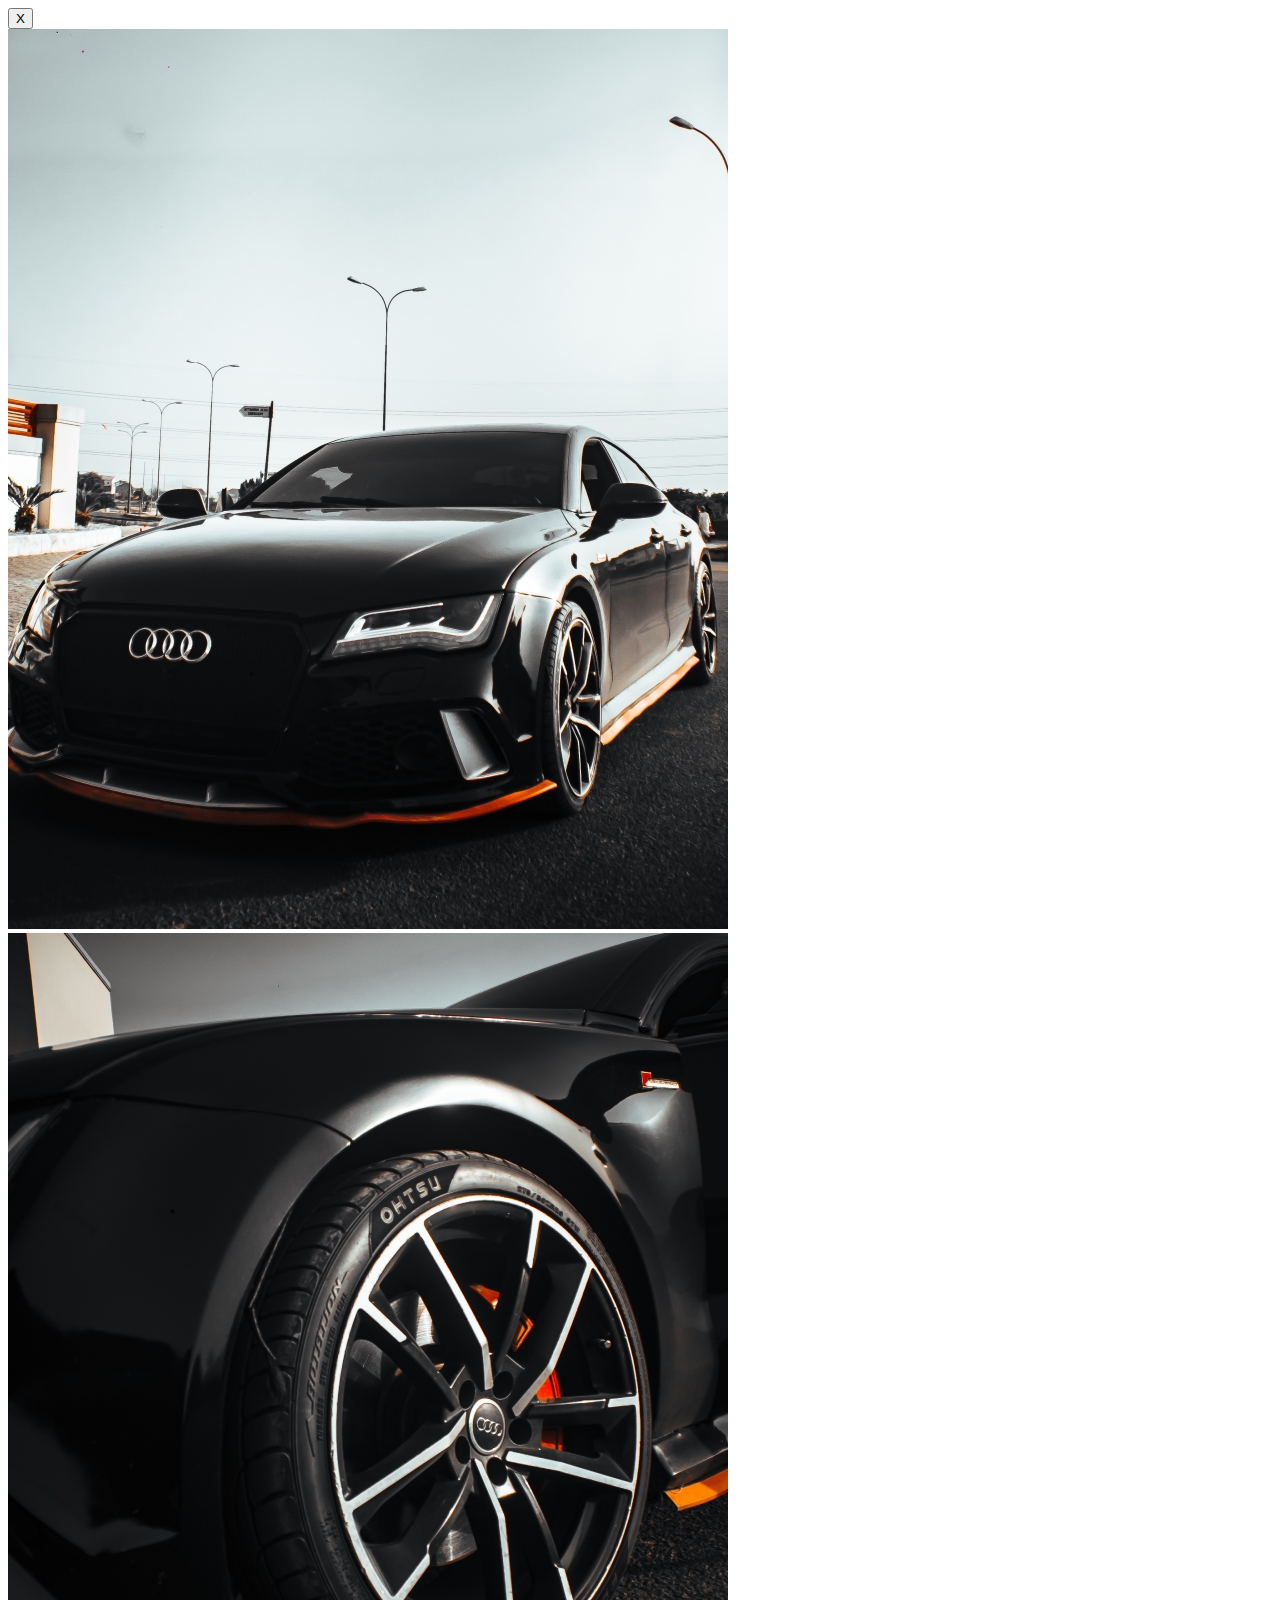
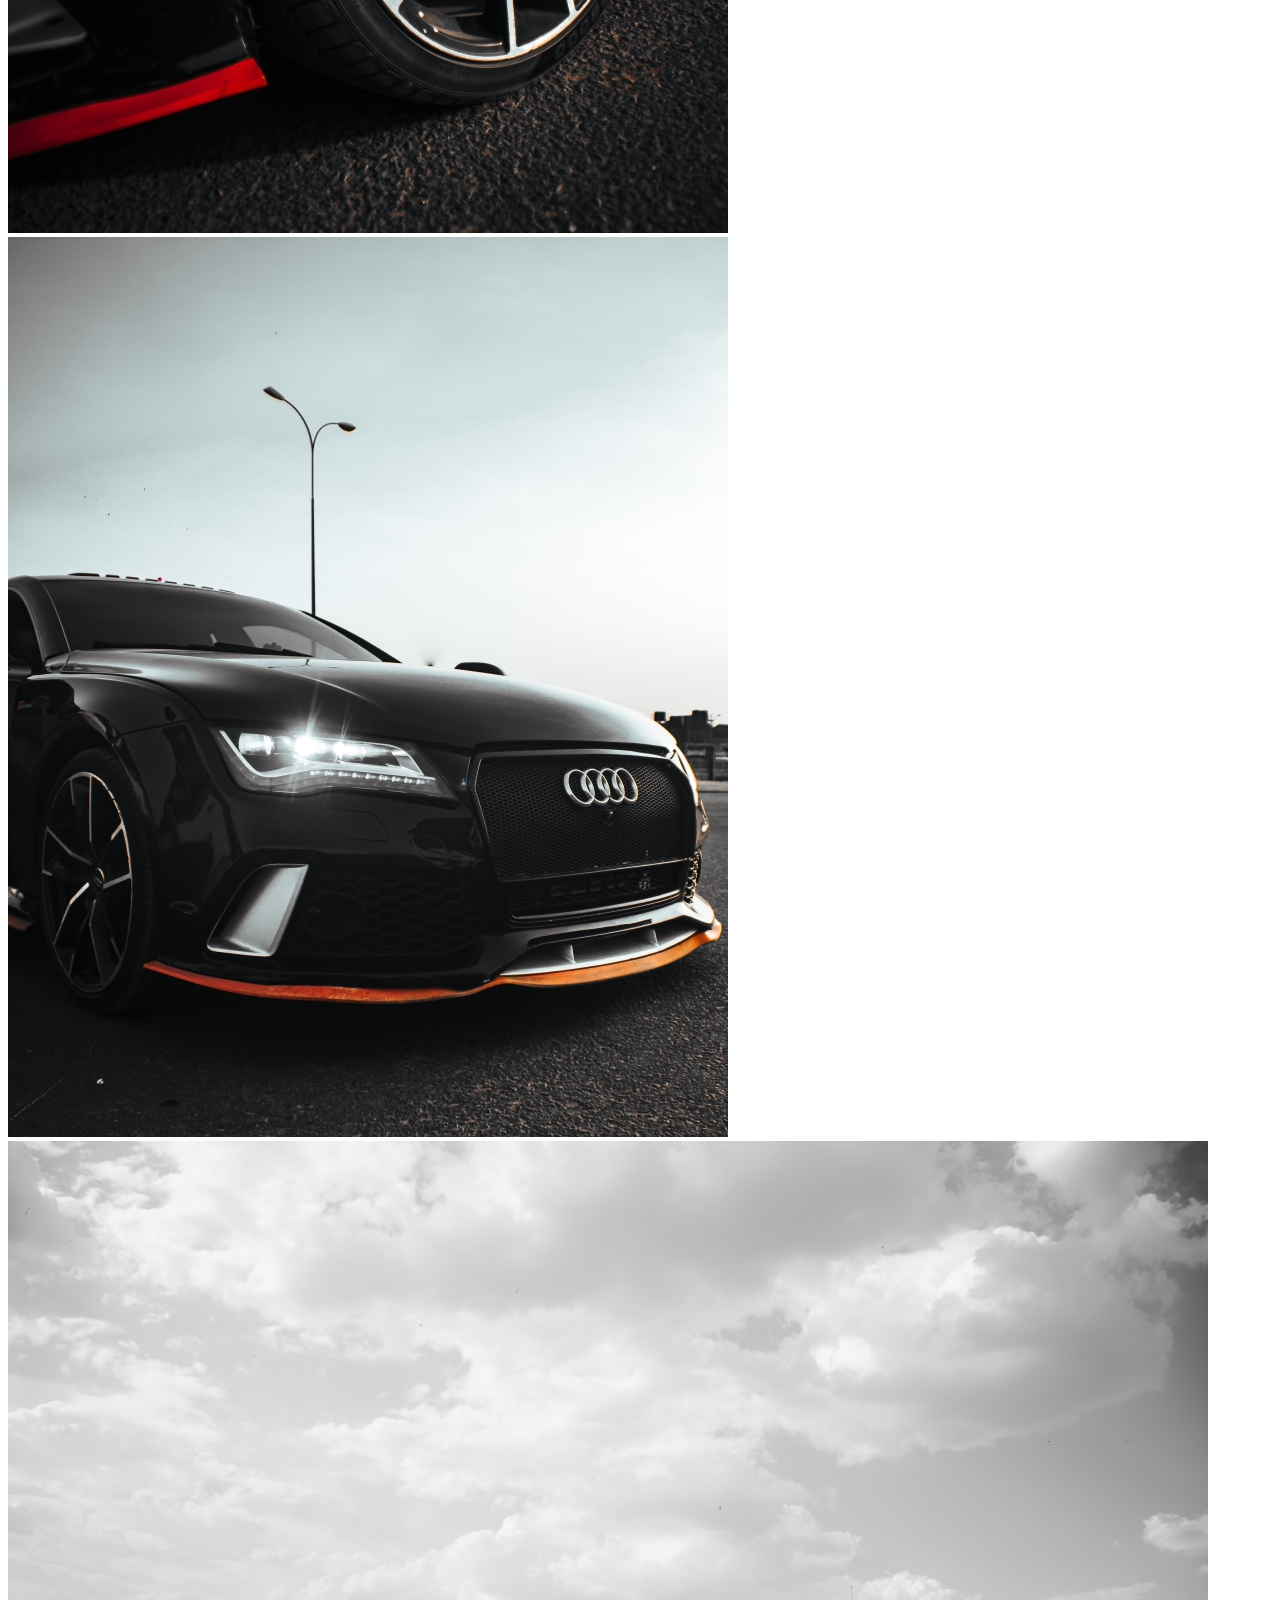
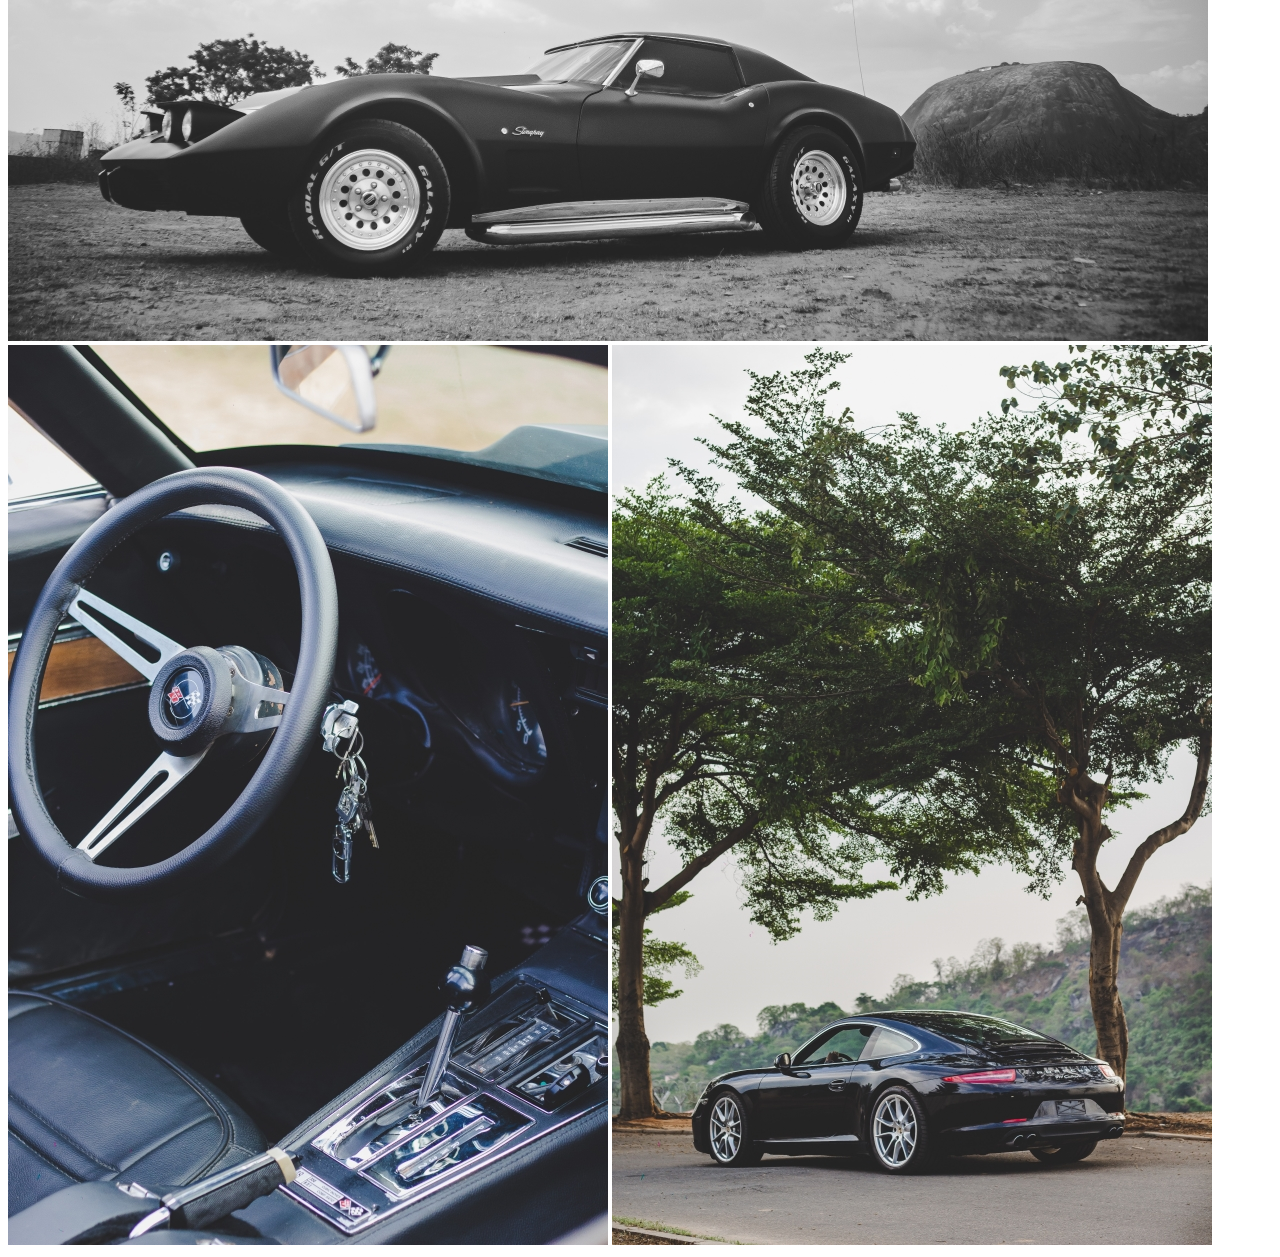
==== automobile.html @ e900da66 "initial commit" ====
<!DOCTYPE html>
<html>
<head>
	<meta charset="utf-8">
	<meta name="viewport" content="width=device-width, initial-scale=1">
	<title>Automobile</title>
	<link rel="stylesheet" type="text/css" href="Automobile.css">
  <link href="https://fonts.googleapis.com/css2?family=Changa:wght@300&display=swap" rel="stylesheet">
  <link href="https://cdn.jsdelivr.net/npm/bootstrap@5.1.1/dist/css/bootstrap.min.css" rel="stylesheet" integrity="sha384-F3w7mX95PdgyTmZZMECAngseQB83DfGTowi0iMjiWaeVhAn4FJkqJByhZMI3AhiU" crossorigin="anonymous">
<script src="https://cdn.jsdelivr.net/npm/bootstrap@5.1.3/dist/js/bootstrap.bundle.min.js" integrity="sha384-ka7Sk0Gln4gmtz2MlQnikT1wXgYsOg+OMhuP+IlRH9sENBO0LRn5q+8nbTov4+1p" crossorigin="anonymous"></script>
</head>

<body>

<div class="container-fluid">
	<a href="home.html"><button>X</button> </a>

<div class="cars">
	<img src="image\auto-mobile\1.jpg">
	<img src="image\auto-mobile\2.jpg">
	<img src="image\auto-mobile\3.jpg">
	<img src="image\auto-mobile\4.jpg">
	<img src="image\auto-mobile\5.jpg">
	<img src="image\auto-mobile\6.jpg">

</div>
</div>

</body>
</html>
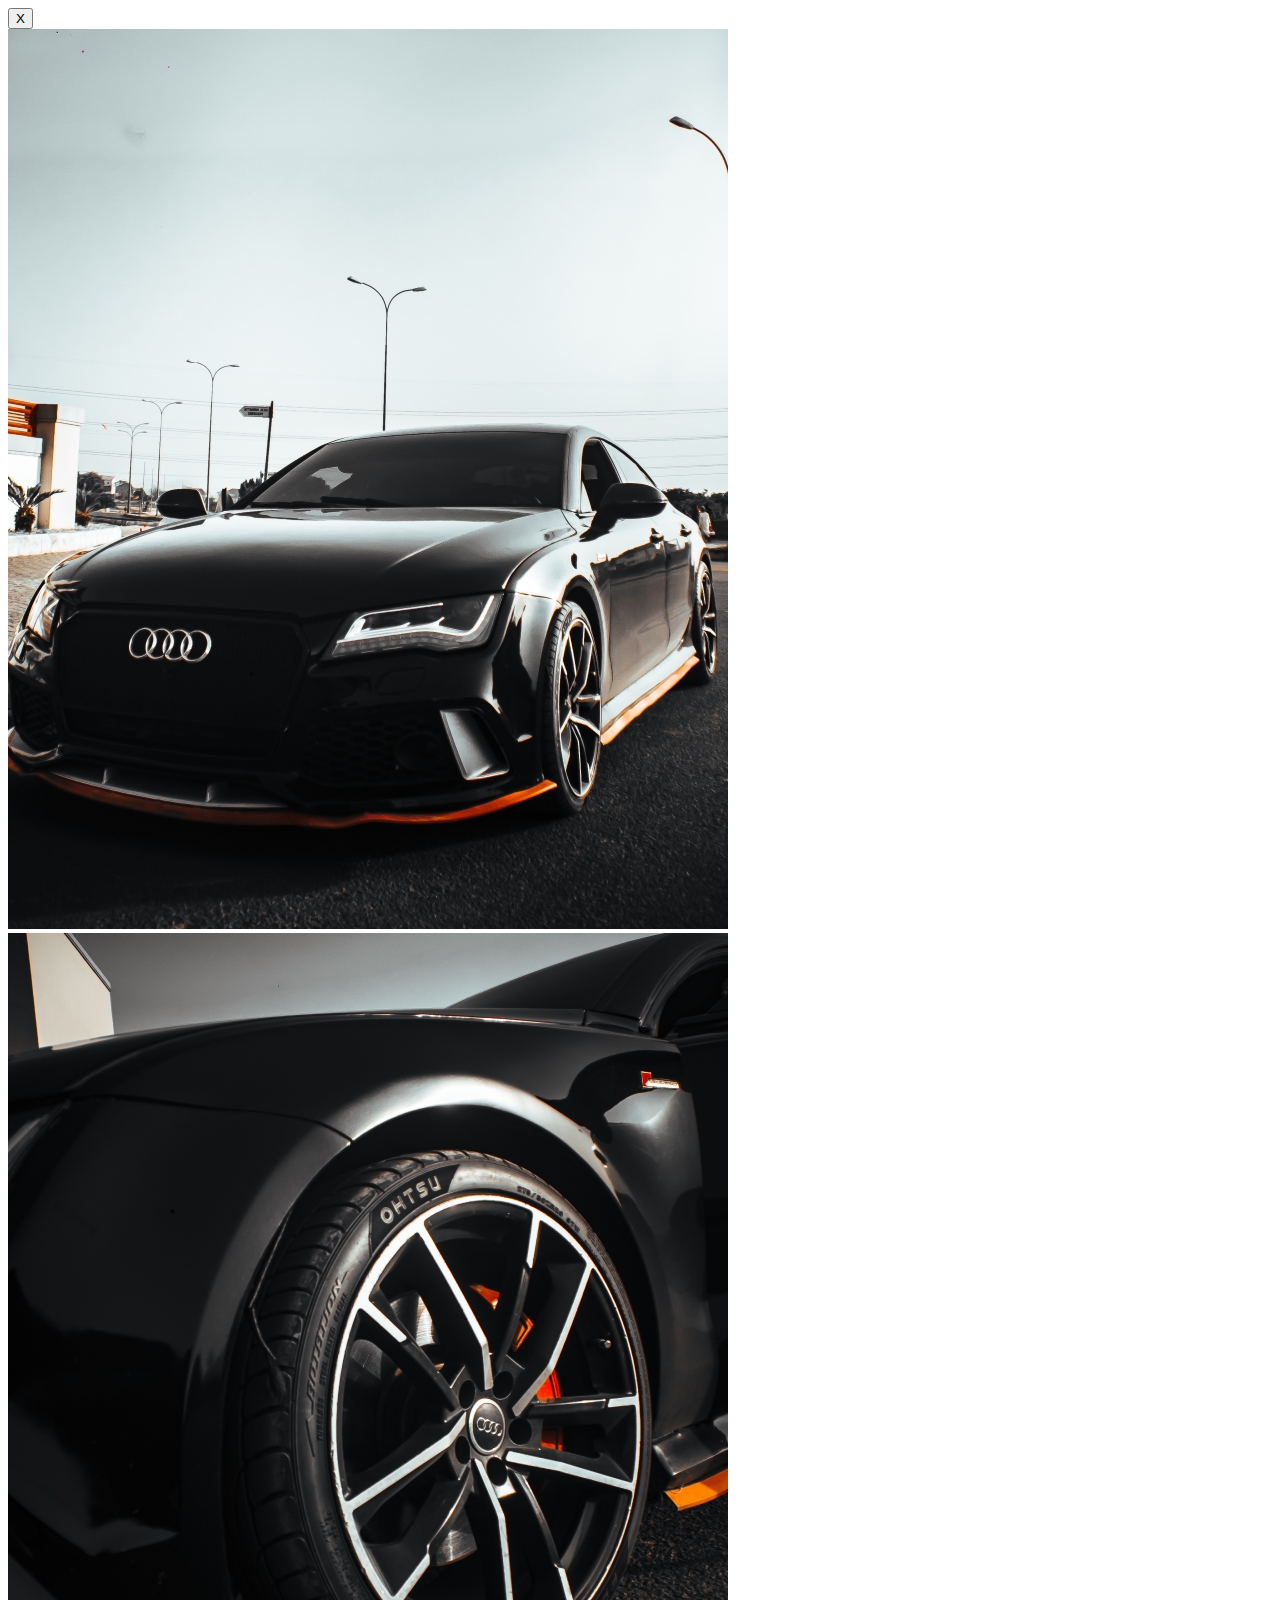
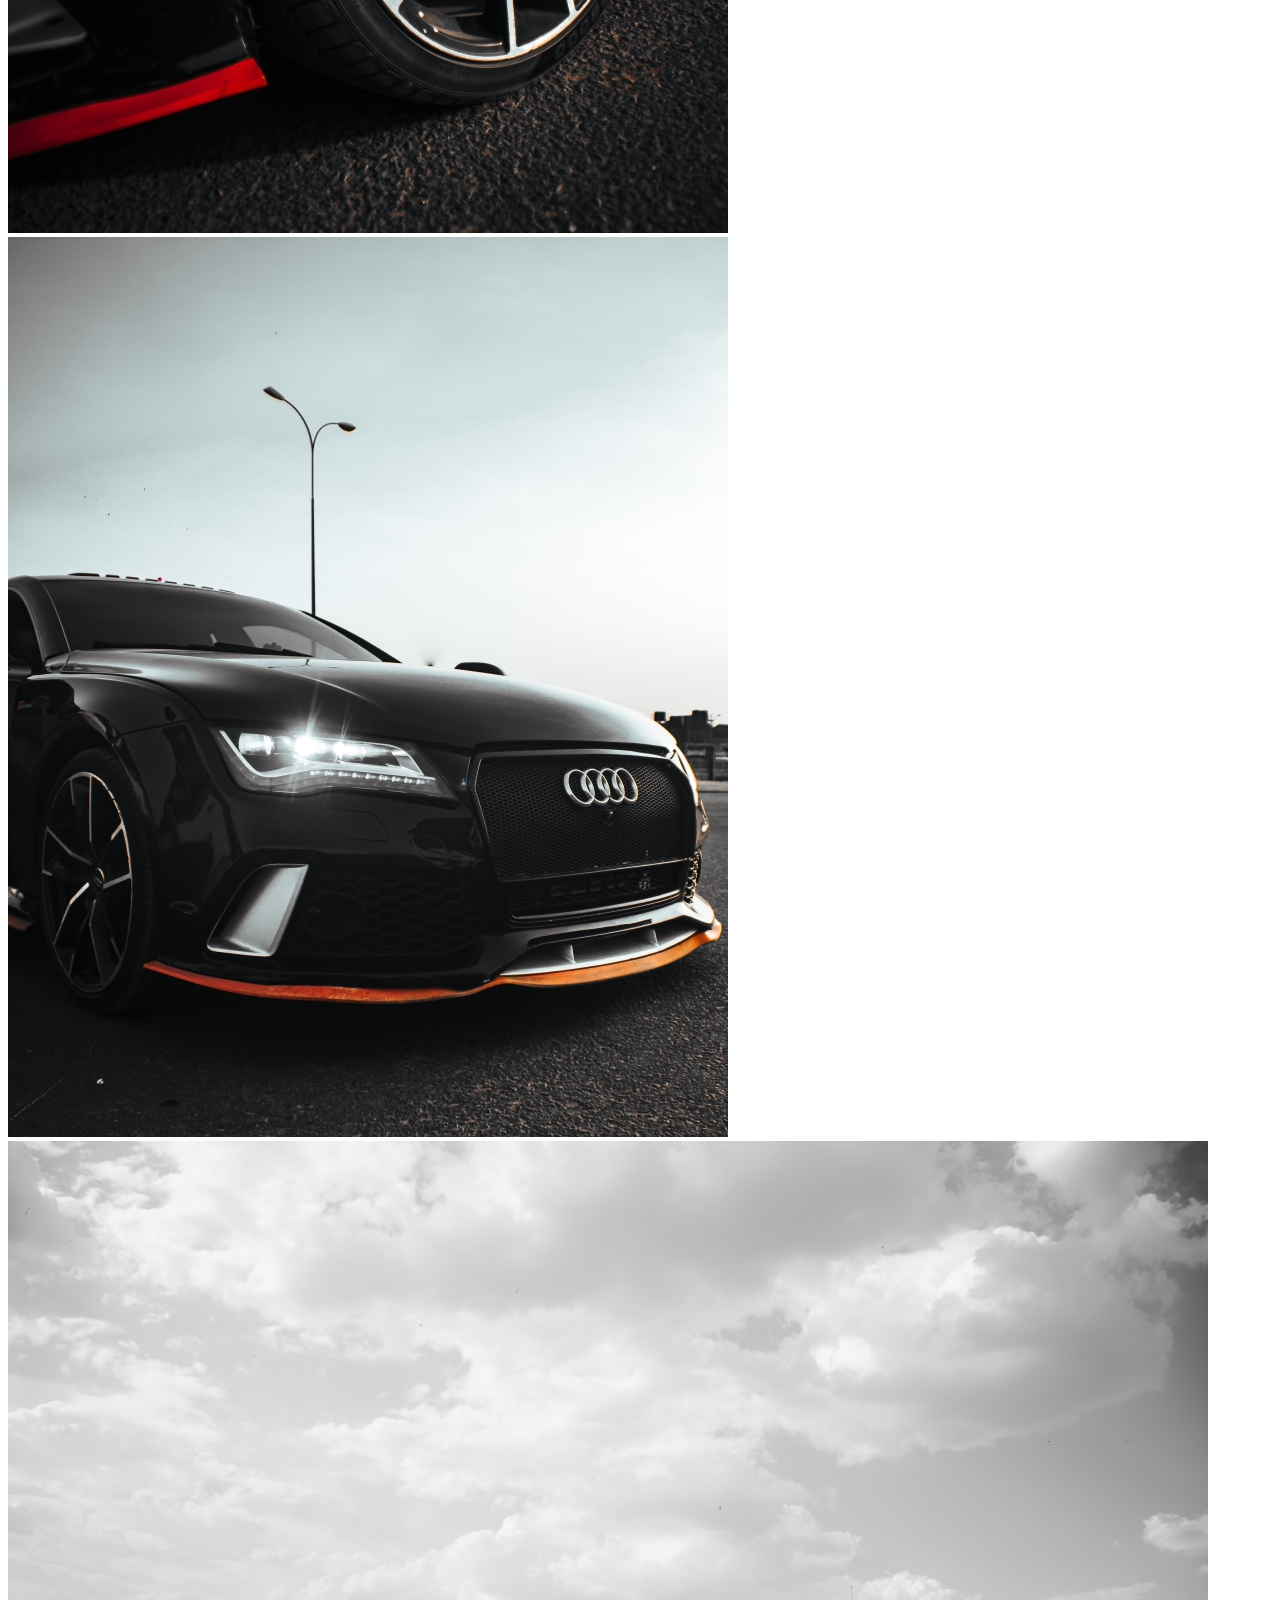
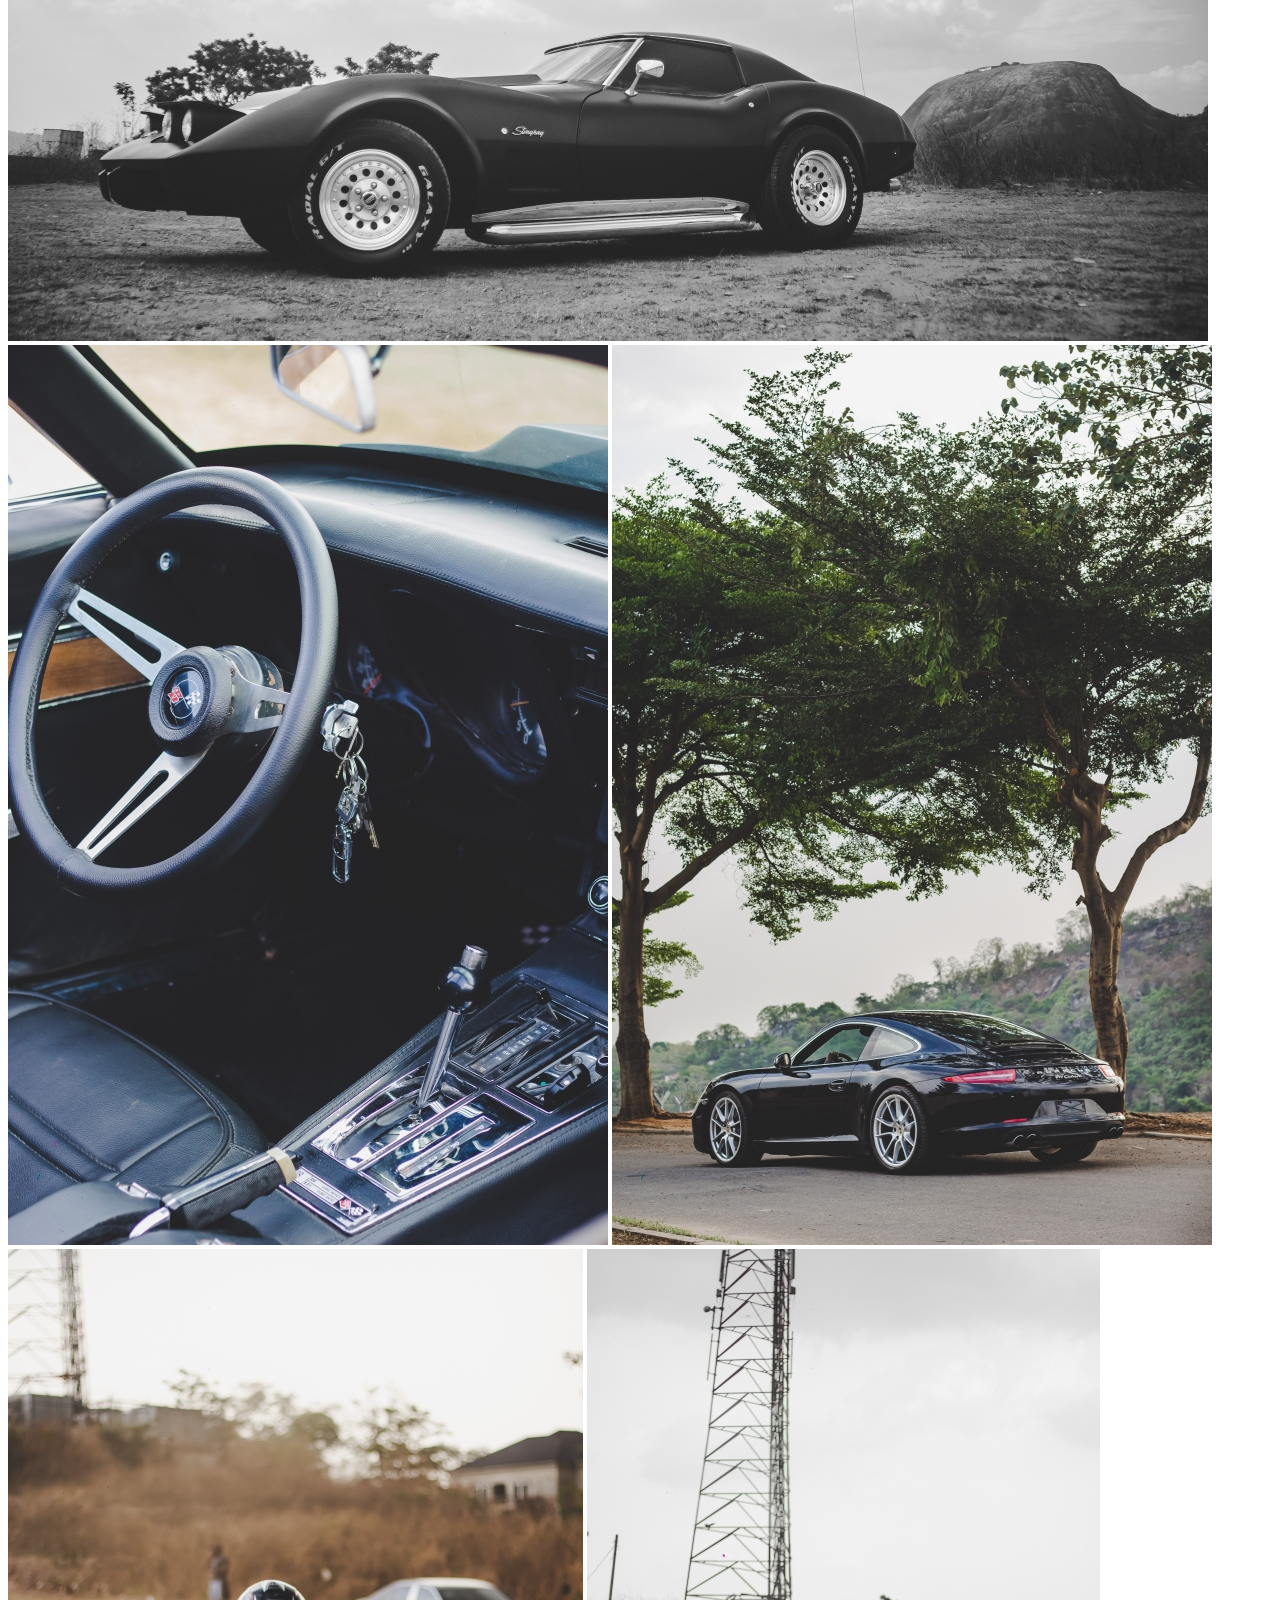
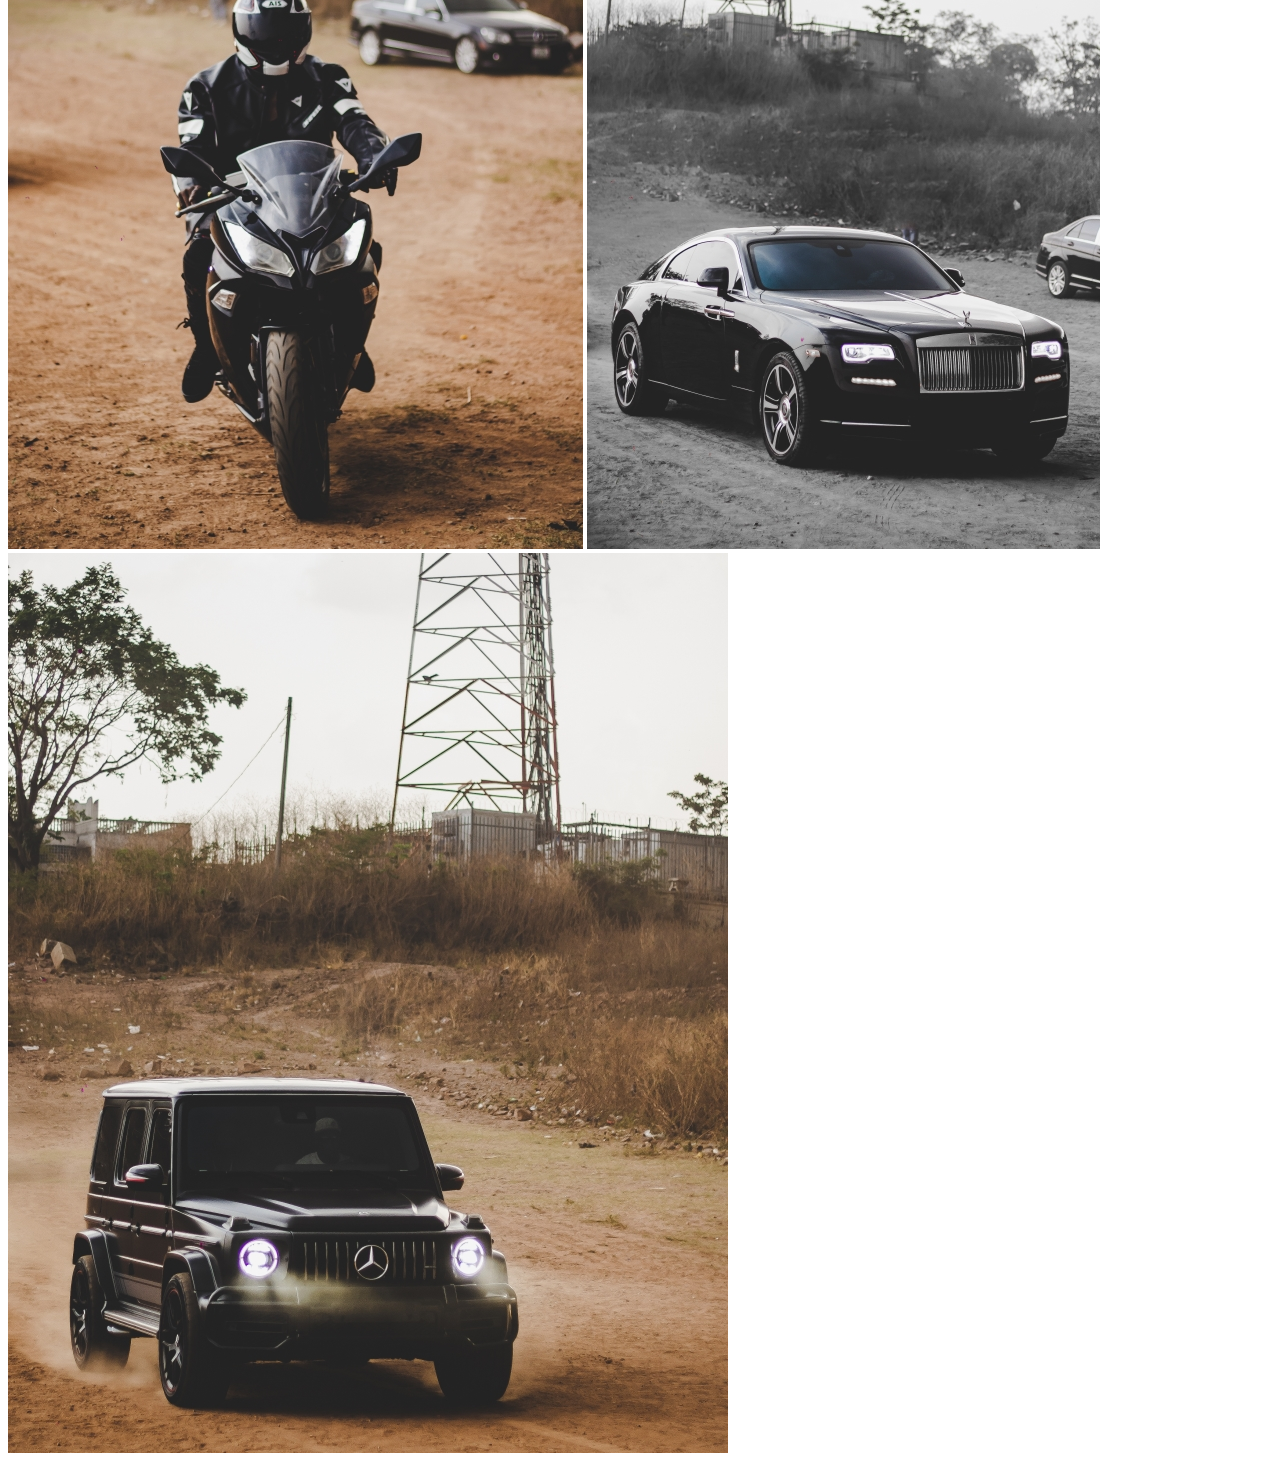
==== commit 6b325ec9: "new images" ====
--- a/automobile.html
+++ b/automobile.html
@@ -22,6 +22,10 @@
 	<img src="image\auto-mobile\4.jpg">
 	<img src="image\auto-mobile\5.jpg">
 	<img src="image\auto-mobile\6.jpg">
+	<img src="image\auto-mobile\7.jpg">
+	<img src="image\auto-mobile\8.jpg">
+	<img src="image\auto-mobile\9.jpg">
+
 
 </div>
 </div>
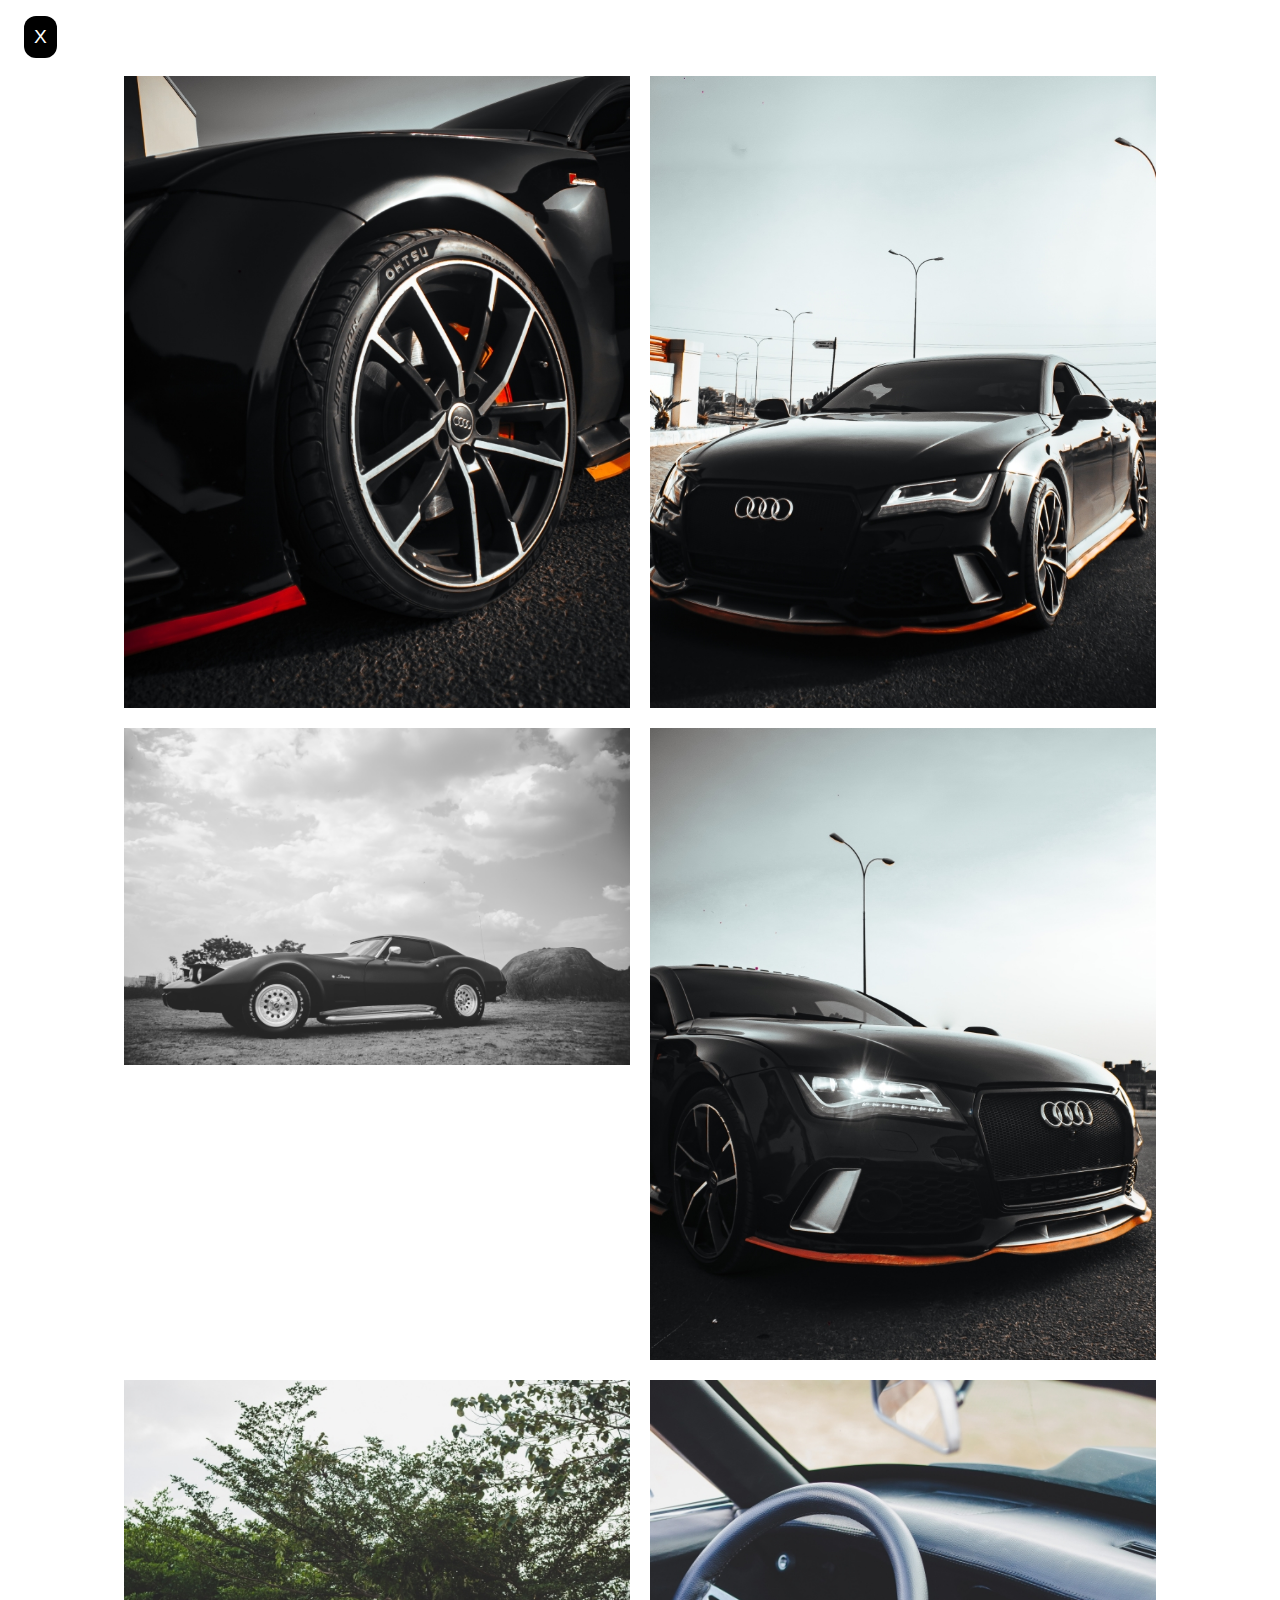
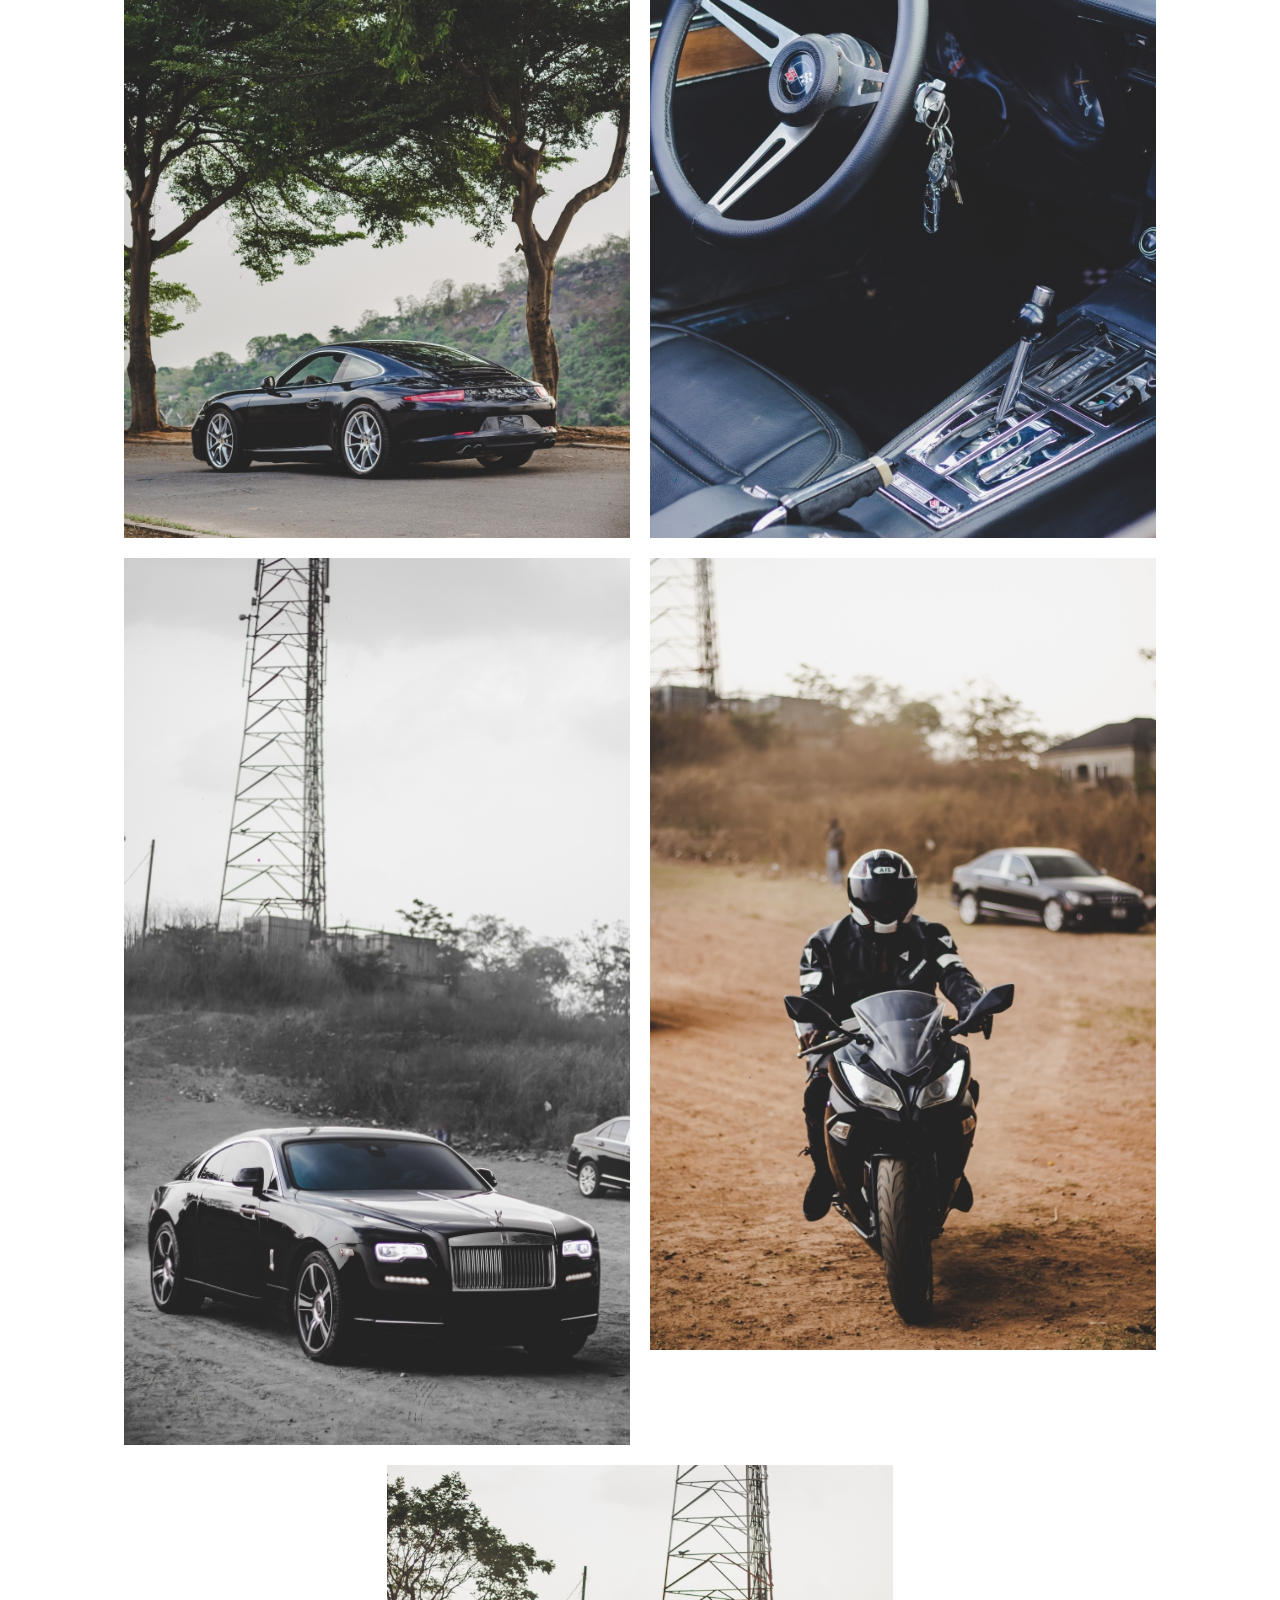
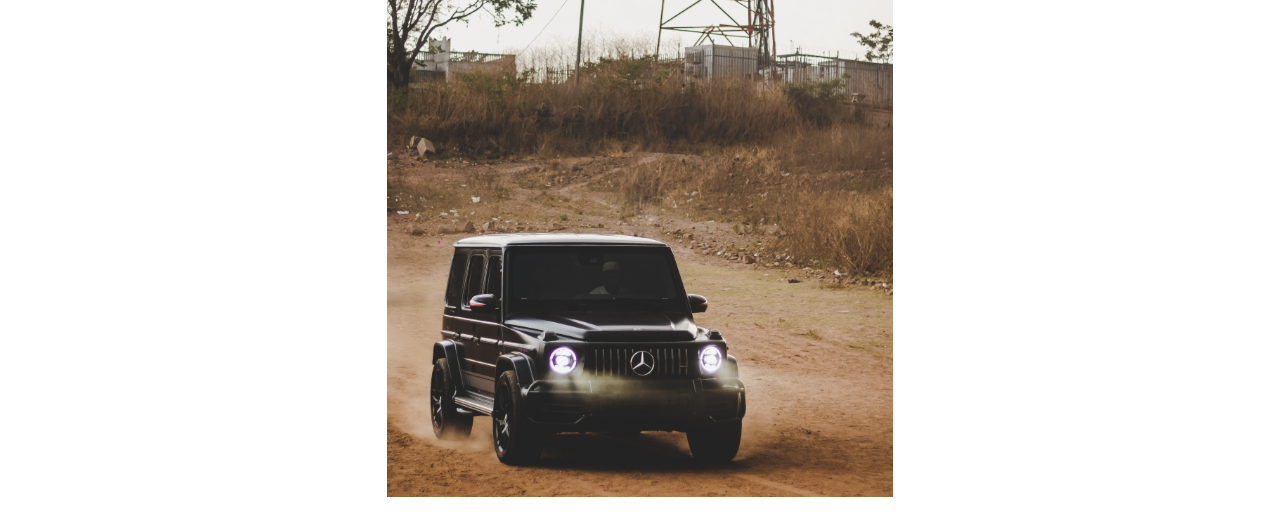
==== commit f4c5ae27: "remove unncessary files" ====
--- a/automobile.html
+++ b/automobile.html
@@ -4,7 +4,7 @@
 	<meta charset="utf-8">
 	<meta name="viewport" content="width=device-width, initial-scale=1">
 	<title>Automobile</title>
-	<link rel="stylesheet" type="text/css" href="Automobile.css">
+	<link rel="stylesheet" type="text/css" href="gallery.css">
   <link href="https://fonts.googleapis.com/css2?family=Changa:wght@300&display=swap" rel="stylesheet">
   <link href="https://cdn.jsdelivr.net/npm/bootstrap@5.1.1/dist/css/bootstrap.min.css" rel="stylesheet" integrity="sha384-F3w7mX95PdgyTmZZMECAngseQB83DfGTowi0iMjiWaeVhAn4FJkqJByhZMI3AhiU" crossorigin="anonymous">
 <script src="https://cdn.jsdelivr.net/npm/bootstrap@5.1.3/dist/js/bootstrap.bundle.min.js" integrity="sha384-ka7Sk0Gln4gmtz2MlQnikT1wXgYsOg+OMhuP+IlRH9sENBO0LRn5q+8nbTov4+1p" crossorigin="anonymous"></script>
--- a/gallery.css
+++ b/gallery.css
@@ -0,0 +1,40 @@
+.cars {
+	display: flex;
+	flex-direction: row-reverse;
+	flex-wrap: wrap;
+	justify-content: center;
+}
+
+img{
+
+	width: 40%;
+	height: 40%;
+	margin: 10px;
+	object-fit: cover;
+	cursor: pointer;
+	transition: all 1s;
+}
+
+
+img:hover {
+transform: scale(2.0);
+
+}
+
+a{
+	text-decoration: none;
+	margin: 8px;
+}
+
+button{
+
+	background-color: black;
+	color: white;
+	border: none;
+	margin:8px ;
+	border-radius: 12px;
+	font-size: 1.2rem;
+	padding: 10px;
+	cursor: pointer;
+
+}
